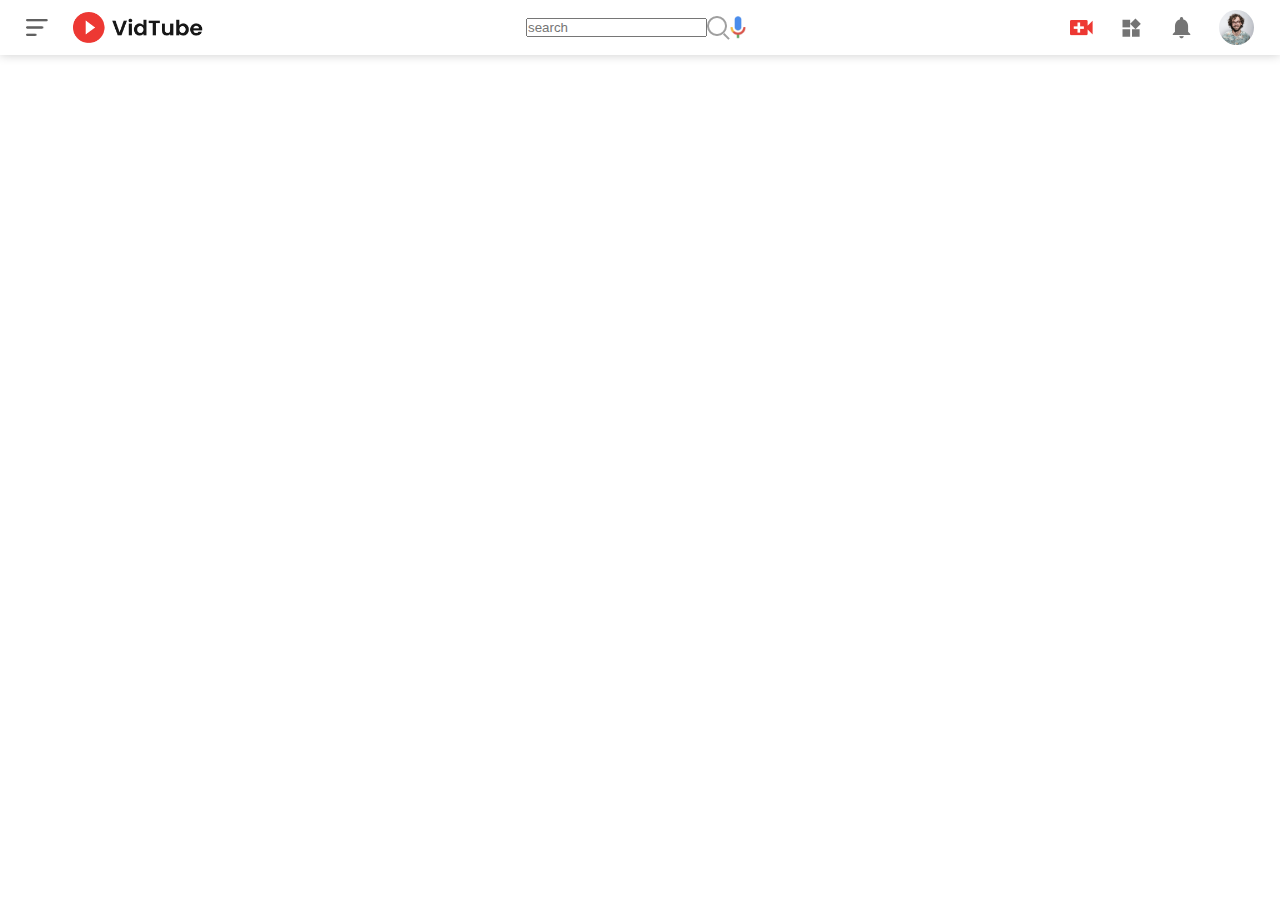
==== index.html @ ac7b1e05 "till 21.40" ====
<!DOCTYPE html>
<html lang="en">
<head>
    <meta charset="UTF-8">
    <meta name="viewport" content="width=device-width, initial-scale=1.0">
    <title>Video Sharing Website</title>
    <link rel="stylesheet" href="style.css">
</head>
<body>

    <nav class="flex-div">
        <div class="nav-left flex-div">   
        <img src="images/menu.png" alt="" class="menu-icon">    
        <img src="images/logo.png" alt="" class="logo">    
    </div>
    <div class="nav-middle flex-div">   
        <div class="search-box flex-div">
<input type="text" placeholder="search">
<img src="images/search.png" alt="">
        </div>
        <img src="images/voice-search.png" class="mic-icon" alt="">
        
    </div>
    <div class="nav-right flex-div">   
        <img src="images/upload.png" alt="">    
        <img src="images/more.png" alt="">    
        <img src="images/notification.png" alt="">    
        <img src="images/Jack.png" alt="" class="user-icon">    
    </div>
    </nav>

    
</body>
</html>
---- style.css ----
*{
    margin:0;
    padding:0;
    font-family: 'poppins',sans-serif;
    box-sizing: border-box;

}

a{
    text-decoration: none;
    color:#5a5a5a;
}

img{
    cursor: pointer;

}

.flex-div{
    display: flex;
    align-items: center;
}

nav{
    padding: 10px 2%;
    justify-content: space-between;
    box-shadow: 0 0 10px rgba(0,0,0,0.2);
    background-color: #fff;
    position: static;
    top:0;
    z-index: 10;
}

.nav-right img{
    width: 25px;
    margin-right: 25px;

}

.nav-right .user-icon{
    width: 35px;
    border-radius: 50%;
    margin-right: 0;
}

.nav-left .menu-icon{
    width: 22px; 
    margin-right: 25px;
}

.nav-left .logo{
    width: 130px;
}

.nav-middle .mic-icon{
   width: 16px;

    }
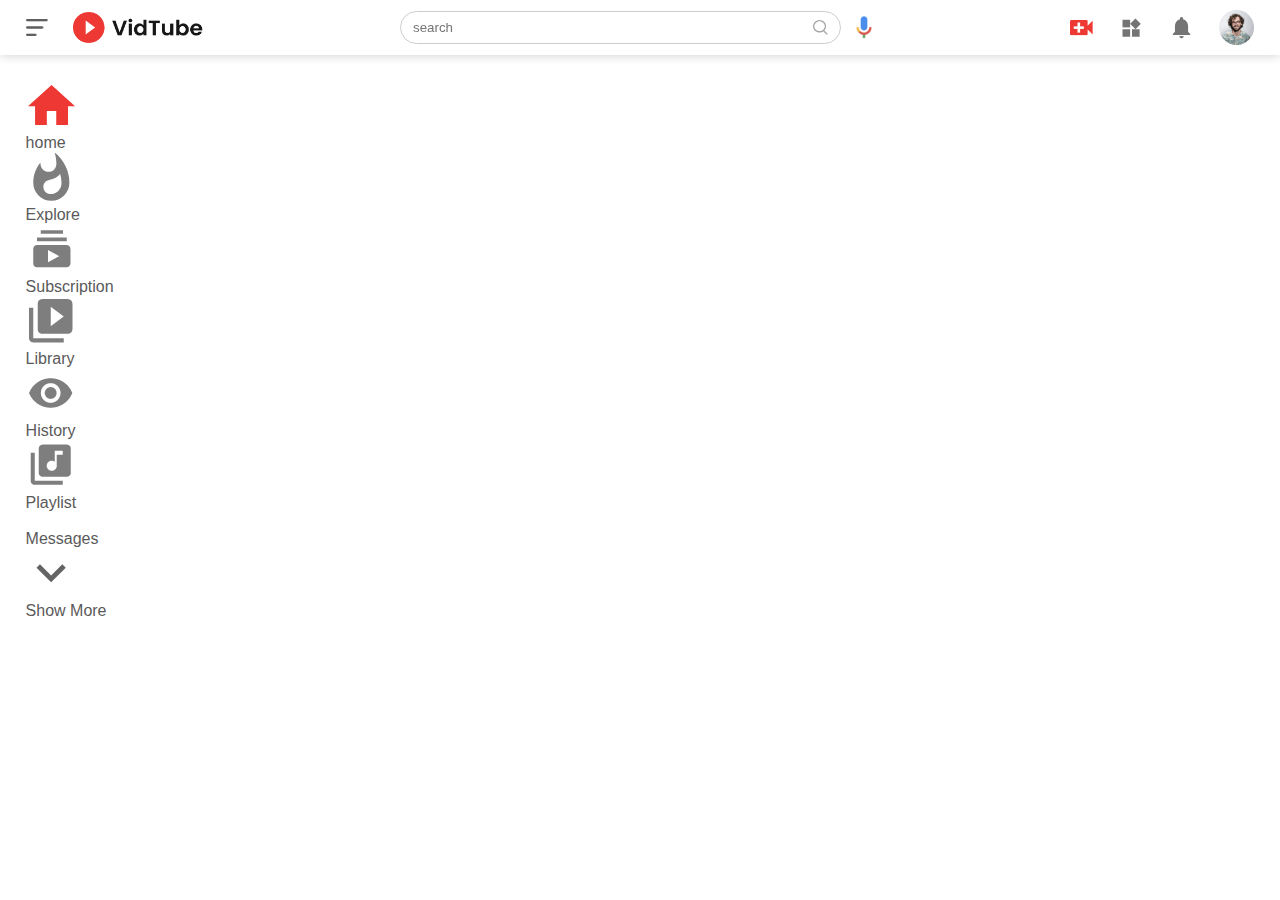
==== commit 47d59f9f: "Added  till 30.10" ====
--- a/index.html
+++ b/index.html
@@ -15,8 +15,8 @@
     </div>
     <div class="nav-middle flex-div">   
         <div class="search-box flex-div">
-<input type="text" placeholder="search">
-<img src="images/search.png" alt="">
+            <input type="text" placeholder="search">
+            <img src="images/search.png" alt="">
         </div>
         <img src="images/voice-search.png" class="mic-icon" alt="">
         
@@ -29,6 +29,23 @@
     </div>
     </nav>
 
-    
+
+    <!-- ------------------------ sidebar ------------------- -->
+    <div class="sidebar">
+        <div class="shortcut-links">
+            <a href=""><img src="images/home.png" alt=""><p>home</p></a>
+            <a href=""><img src="images/explore.png" alt=""><p>Explore</p></a>
+            <a href=""><img src="images/subscriprion.png" alt=""><p>Subscription</p></a>
+            <a href=""><img src="images/library.png" alt=""><p>Library</p></a>
+            <a href=""><img src="images/history.png" alt=""><p>History</p></a>
+            <a href=""><img src="images/playlist.png" alt=""><p>Playlist</p></a>
+            <a href=""><img src="images/message.png" alt=""><p>Messages</p></a>
+            <a href=""><img src="images/show-more.png" alt=""><p>Show More</p></a>
+        
+        </div>
+    </div>
+
+
+
 </body>
 </html>--- a/style.css
+++ b/style.css
@@ -26,7 +26,7 @@
     justify-content: space-between;
     box-shadow: 0 0 10px rgba(0,0,0,0.2);
     background-color: #fff;
-    position: static;
+    position: sticky;
     top:0;
     z-index: 10;
 }
@@ -54,5 +54,35 @@
 
 .nav-middle .mic-icon{
    width: 16px;
+}
 
-    }+.nav-middle .search-box{
+    border: 1px solid #ccc;
+    margin-right: 15px;
+    padding: 8px 12px;
+    border-radius: 25px;
+}
+
+
+.nav-middle .search-box input{
+    width: 400px;
+    border: 0;
+    outline: 0;
+    background: transparent;
+}
+
+.nav-middle .search-box img{
+    width:15px;
+
+}
+
+/* ------------------------ sidebar --------------------- */
+.sidebar{
+    background:#fff;
+        width:15%;
+        height:100vh;
+        position:fixed;
+        top:0;
+        padding-left: 2%;
+        padding-top:80px;
+}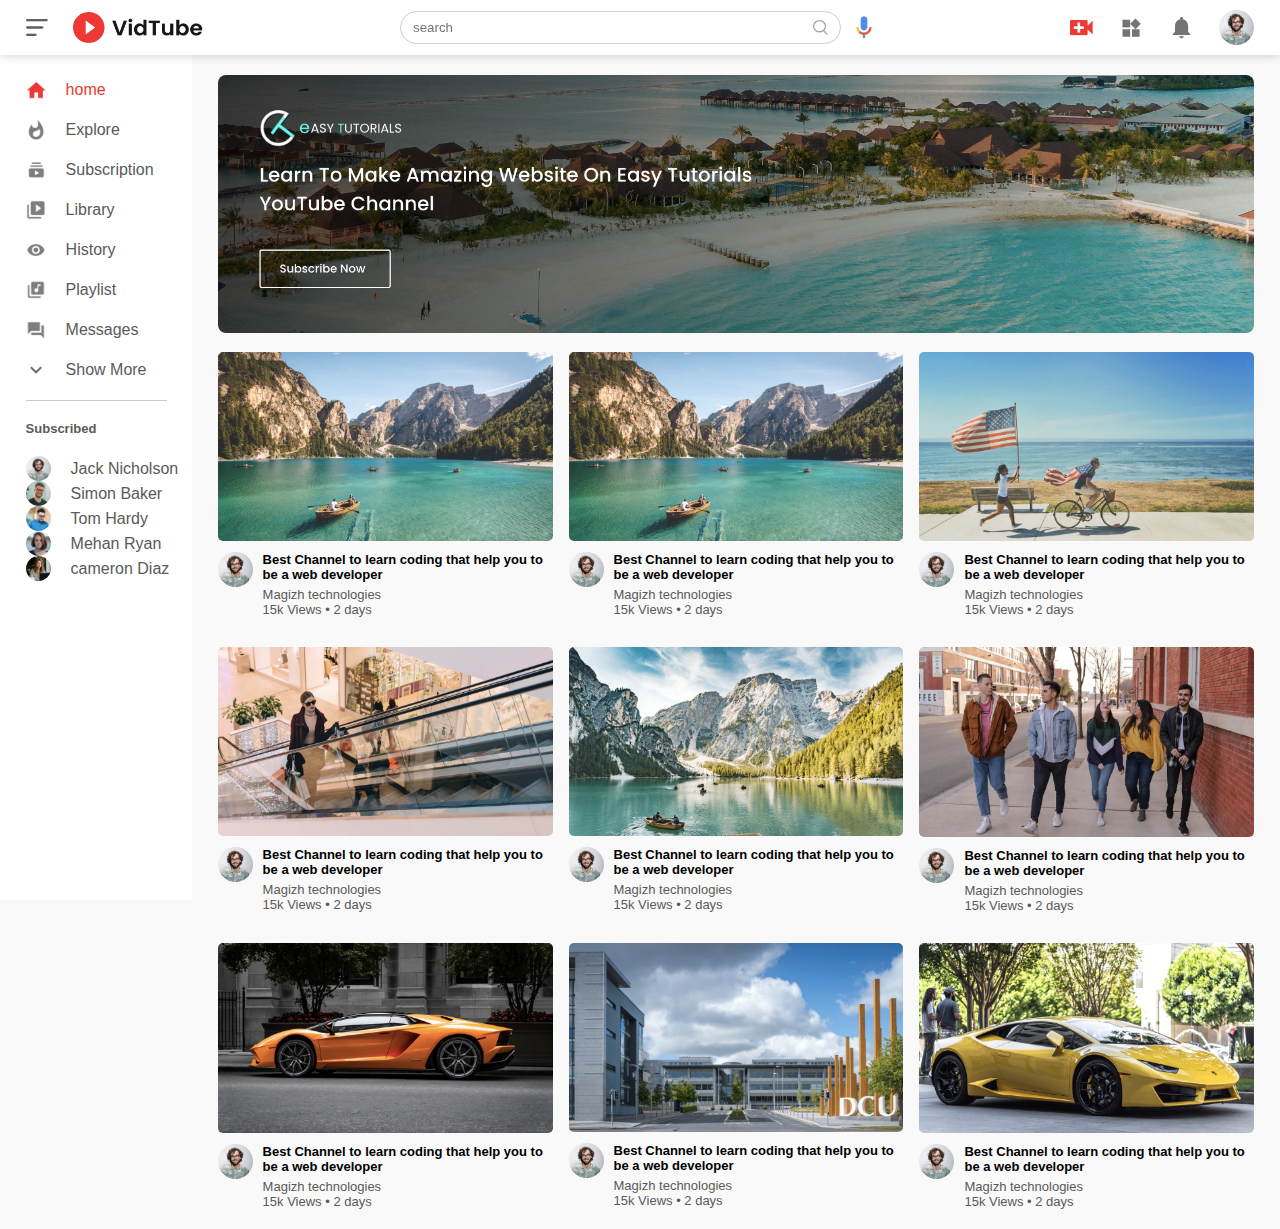
==== commit 57ad98dd: "added till 1.02" ====
--- a/index.html
+++ b/index.html
@@ -39,13 +39,156 @@
             <a href=""><img src="images/library.png" alt=""><p>Library</p></a>
             <a href=""><img src="images/history.png" alt=""><p>History</p></a>
             <a href=""><img src="images/playlist.png" alt=""><p>Playlist</p></a>
-            <a href=""><img src="images/message.png" alt=""><p>Messages</p></a>
+            <a href=""><img src="images/messages.png" alt=""><p>Messages</p></a>
             <a href=""><img src="images/show-more.png" alt=""><p>Show More</p></a>
+            <hr>
+        </div>
         
+        <div class="subscribed-list">
+            <h3>Subscribed</h3>
+            <a href=""><img src="images/Jack.png" alt=""><p>Jack Nicholson</p></a>
+            <a href=""><img src="images/simon.png" alt=""><p>Simon Baker</p></a>
+            <a href=""><img src="images/tom.png" alt=""><p>Tom Hardy</p></a>
+            <a href=""><img src="images/megan.png" alt=""><p>Mehan Ryan</p></a>
+            <a href=""><img src="images/cameron.png" alt=""><p>cameron Diaz</p></a>
+        </div>
+
+
+    </div>
+
+
+<!-- --------------------- main ---------------- -->
+<div class="container">
+    <div class="banner">
+        <img src="images/banner.png" alt="">
+    </div>
+
+    <div class="list-container">
+        <div class="vid-list">
+            <a href="">
+
+                <img src="images/thumbnail1.png" alt="" class="thumbnail">
+            </a>
+            <div class="flex-div">
+                <img src="images/Jack.png" alt="">
+                <div class="vid-info">
+                    <a href="">Best Channel to learn coding that help you to be a web developer</a>
+                    <p>Magizh technologies</p>
+                    <p>15k Views &bull; 2 days </p>
+                </div>
+            </div>
+        </div>
+        <div class="vid-list">
+            <a href="">
+
+                <img src="images/thumbnail1.png" alt="" class="thumbnail">
+            </a>
+            <div class="flex-div">
+                <img src="images/Jack.png" alt="">
+                <div class="vid-info">
+                    <a href="">Best Channel to learn coding that help you to be a web developer</a>
+                    <p>Magizh technologies</p>
+                    <p>15k Views &bull; 2 days </p>
+                </div>
+            </div>
+        </div>
+        <div class="vid-list">
+            <a href="">
+
+                <img src="images/thumbnail2.png" alt="" class="thumbnail">
+            </a>
+            <div class="flex-div">
+                <img src="images/Jack.png" alt="">
+                <div class="vid-info">
+                    <a href="">Best Channel to learn coding that help you to be a web developer</a>
+                    <p>Magizh technologies</p>
+                    <p>15k Views &bull; 2 days </p>                </div>
+            </div>
+        </div>
+        <div class="vid-list">
+            <a href="">
+
+                <img src="images/thumbnail3.png" alt="" class="thumbnail">
+            </a>
+            <div class="flex-div">
+                <img src="images/Jack.png" alt="">
+                <div class="vid-info">
+                    <a href="">Best Channel to learn coding that help you to be a web developer</a>
+                    <p>Magizh technologies</p>
+                    <p>15k Views &bull; 2 days </p>                </div>
+            </div>
+        </div>
+        <div class="vid-list">
+            <a href="">
+
+                <img src="images/thumbnail4.png" alt="" class="thumbnail">
+            </a>
+            <div class="flex-div">
+                <img src="images/Jack.png" alt="">
+                <div class="vid-info">
+                    <a href="">Best Channel to learn coding that help you to be a web developer</a>
+                    <p>Magizh technologies</p>
+                    <p>15k Views &bull; 2 days </p>                </div>
+            </div>
+        </div>
+        <div class="vid-list">
+            <a href="">
+
+                <img src="images/thumbnail5.png" alt="" class="thumbnail">
+            </a>
+            <div class="flex-div">
+                <img src="images/Jack.png" alt="">
+                <div class="vid-info">
+                    <a href="">Best Channel to learn coding that help you to be a web developer</a>
+                    <p>Magizh technologies</p>
+                    <p>15k Views &bull; 2 days </p>                </div>
+            </div>
+        </div>
+        <div class="vid-list">
+            <a href="">
+
+                <img src="images/thumbnail6.png" alt="" class="thumbnail">
+            </a>
+            <div class="flex-div">
+                <img src="images/Jack.png" alt="">
+                <div class="vid-info">
+                    <a href="">Best Channel to learn coding that help you to be a web developer</a>
+                    <p>Magizh technologies</p>
+                    <p>15k Views &bull; 2 days </p>                </div>
+            </div>
+        </div>
+        <div class="vid-list">
+            <a href="">
+
+                <img src="images/thumbnail7.png" alt="" class="thumbnail">
+            </a>
+            <div class="flex-div">
+                <img src="images/Jack.png" alt="">
+                <div class="vid-info">
+                    <a href="">Best Channel to learn coding that help you to be a web developer</a>
+                    <p>Magizh technologies</p>
+                    <p>15k Views &bull; 2 days </p>
+                </div>
+            </div>
+        </div>
+        <div class="vid-list">
+            <a href="">
+
+                <img src="images/thumbnail8.png" alt="" class="thumbnail">
+            </a>
+            <div class="flex-div">
+                <img src="images/Jack.png" alt="">
+                <div class="vid-info">
+                    <a href="">Best Channel to learn coding that help you to be a web developer</a>
+                    <p>Magizh technologies</p>
+                    <p>15k Views &bull; 2 days </p>                </div>
+            </div>
         </div>
     </div>
 
+</div>
 
 
+<script src="script.js"></script>
 </body>
 </html>--- a/style.css
+++ b/style.css
@@ -85,4 +85,129 @@
         top:0;
         padding-left: 2%;
         padding-top:80px;
-}+}
+
+.shortcut-links a img{
+    width: 20px;
+    margin-right: 20px;
+
+}
+
+.shortcut-links a{
+    display:flex;
+    align-items: center;
+    margin-bottom: 20px;
+    width:fit-content;
+    flex-wrap:wrap;
+}
+
+.shortcut-links a:first-child{
+    color:#ed3833;
+}
+
+.sidebar hr{
+    border:0;
+    height: 1px;
+    background: #ccc;
+    width:85%;
+}
+
+.subscribed-list h3{
+    font-size: 13px;
+    margin:20px 0;
+    color:#5a5a5a;
+
+}
+.subscribed-list a{
+    display:flex;
+    align-items: center;
+    margin: bottom 20px;
+    width:fit-content;
+    flex-wrap: wrap;
+
+}
+.subscribed-list a img{
+    width:25px;
+    border-radius: 50%;
+    margin-right: 20px;
+}
+
+
+.small-sidebar{
+    width:5%;
+
+}
+
+.small-sidebar a p{
+display:none;
+}
+
+.small-sidebar h3{
+    display:none;
+}
+
+.small-sidebar hr{
+    width:50%;
+    margin-bottom:25px;
+}
+
+/* ------------------- main --------------- */
+.container{
+    background:#f9f9f9;
+    padding-left:17%;
+    padding-right: 2%;
+    padding-top: 20px;
+    padding-bottom:20px;
+}
+
+.large-container{
+    padding-left: 7%;
+    
+}
+
+.banner{
+    width:100%;
+}
+
+.banner img{
+    width:100%;
+    border-radius: 8px;
+}
+
+.list-container{
+    display:grid;
+    grid-template-columns:repeat(auto-fit,minmax(250px,1fr));
+    grid-column-gap:16px ;
+    grid-row-gap:30px;
+    margin-top:15px;
+
+}
+
+.vid-list .thumbnail{
+    width: 100%;
+    border-radius:5px ;
+}
+
+.vid-list .flex-div{
+    align-items:flex-start;
+    margin-top:7px    
+}
+
+.vid-list .flex-div img{
+    width:35px;
+    margin-right:10px ;
+    border-radius: 50%;
+}
+
+.vid-info{
+    color:#5a5a5a;
+    font-size:13px;
+}
+
+.vid-info a{
+    color:#000;
+    font-weight: 600;
+    display:block;
+    margin-bottom:5px;
+}
+
